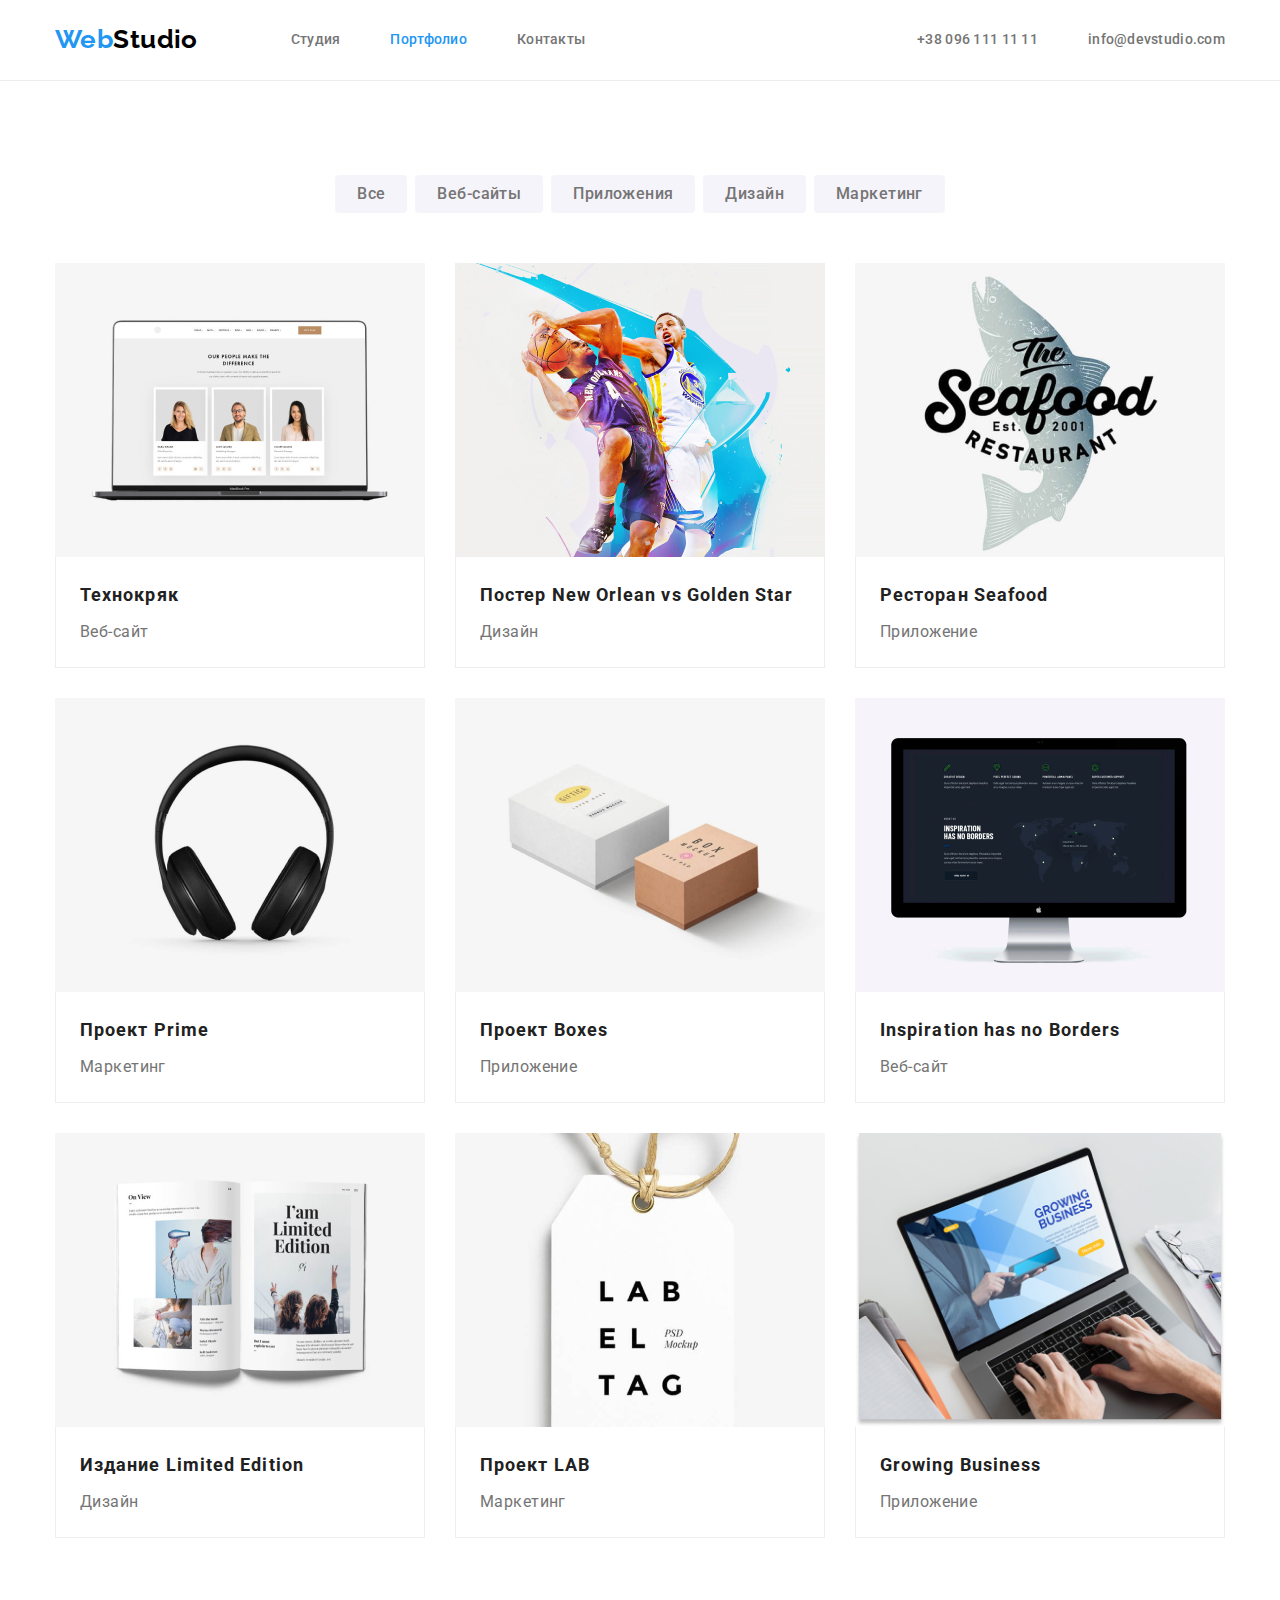
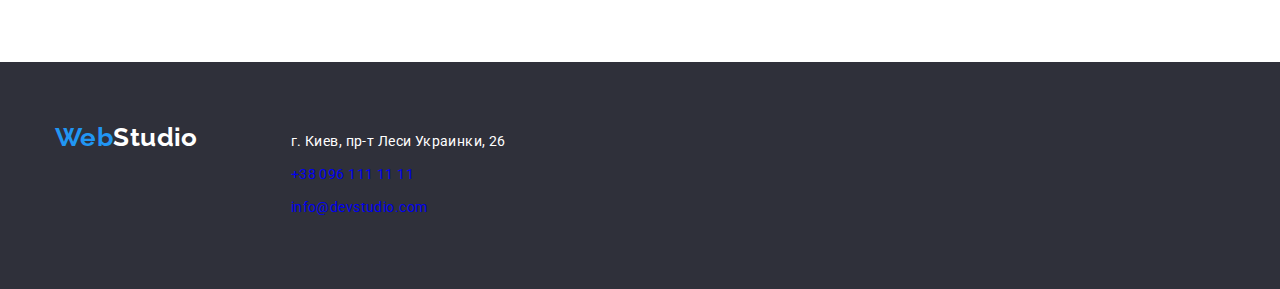
==== portfolio.html @ 1a221051 "готова к сдаче дз" ====
<!DOCTYPE html>
<html lang="ru">
<head>
    <meta charset="UTF-8">
    <meta name="viewport" content="width=device-width, initial-scale=1.0">
    <title>Портфолио</title>
    <link rel="preconnect" href="https://fonts.gstatic.com">
    <link href="https://fonts.googleapis.com/css2?family=Raleway:wght@700&family=Roboto:wght@400;500;700;900&display=swap" rel="stylesheet">
    <link rel="stylesheet" href="https://cdnjs.cloudflare.com/ajax/libs/modern-normalize/1.0.0/modern-normalize.min.css">
    <link rel="stylesheet" href="./css/styles.css">

<body>
        <header>
            <div class="horizontal-flex container">
                <nav class="horizontal-flex">
                    <a class="logo" href="./index.html"><span class='accent'>Web</span>Studio</a>
                    <ul class="horizontal-flex site-nav list">
                        <li><a class="link " href="./index.html">Студия</a></li>
                        <li><a class="link  current" href="./portfolio.html">Портфолио</a></li>
                        <li><a class="link  last-child" href="">Контакты</a></li>
                    </ul>
                </nav>
                <ul class="horizontal-flex header-address list">
                    <li><a class="link" href="tel:+380961111111">+38 096 111 11 11</a></li>
                    <li><a class="link last-child" href="mailto:info@devstudio.com">info@devstudio.com</a></li>
                </ul>
            </div>
        </header>

    <main>
        <section class = 'section our-works'>
            <div class = "container">
                <h1 class="visually-hidden">Наши работы</h1>
                <ul class="horizontal-flex filters-our-works list">
                    <li><a href="" class="link our-works-button">Все</a></li>
                    <li><a href="" class="link our-works-button">Веб-сайты</a></li>
                    <li><a href="" class="link our-works-button">Приложения</a></li>
                    <li><a href="" class="link our-works-button">Дизайн</a></li>
                    <li><a href="" class="link our-works-button last-child">Маркетинг</a></li>
                </ul>
                
                <ul class="list grid-flex">
                    <li class='our-works-card'>
                        <img src="./images/portfolio/img.jpg" width="370" height="294"
                            alt="заглавная страница сайта с тремя фотографиями">
                        <div class="card-box-description">
                            <h2 class="list-title">Технокряк</h2>
                            <p class="list-description">Веб-сайт</p>
                        </div>
                    </li>
                    <li class='our-works-card'>
                        <img src="./images/portfolio/img-1.jpg" width="370" height="294" alt="фото двух волейболистов">
                        <div class="card-box-description">
                            <h2 class="list-title">Постер New Orlean vs Golden Star</h2>
                            <p class="list-description">Дизайн</p>
                        </div>
                    </li>
                    <li class='our-works-card'>
                        <img src="./images/portfolio/img-2.jpg" width="370" height="294" alt="Логотип ресторана ">
                        <div class="card-box-description">
                            <h2 class="list-title">Ресторан Seafood</h2>
                            <p class="list-description">Приложение</p>
                        </div>
                    </li>
                    <li class='our-works-card'>
                        <img src="./images/portfolio/img-3.jpg" width="370" height="294" alt="Фотография наушников">
                        <div class="card-box-description">
                            <h2 class="list-title">Проект Prime</h2>
                            <p class="list-description">Маркетинг</p>
                        </div>
                    </li>
                    <li class='our-works-card'>
                        <img src="./images/portfolio/img-4.jpg" width="370" height="294" alt="Две картонные коробки">
                        <div class="card-box-description">
                            <h2 class="list-title">Проект Boxes</h2>
                            <p class="list-description">Приложение</p>
                        </div>
                    </li>
                    <li class='our-works-card'>
                        <img src="./images/portfolio/img-5.jpg" width="370" height="294" alt="Монитор с изображением карты">
                        <div class="card-box-description">
                            <h2 class="list-title">Inspiration has no Borders</h2>
                            <p class="list-description">Веб-сайт</p>
                        </div>
                    </li>
                    <li class='our-works-card'>
                        <img src="./images/portfolio/img-6.jpg" width="370" height="294" alt="Фотография разворота журнала">
                        <div class="card-box-description">
                            <h2 class="list-title">Издание Limited Edition</h2>
                            <p class="list-description">Дизайн</p>
                        </div>
                    </li>
                    <li class='our-works-card'>
                        <img src="./images/portfolio/img-7.jpg" width="370" height="294" alt="лейбл на шнурке">
                        <div class="card-box-description">
                            <h2 class="list-title">Проект LAB</h2>
                            <p class="list-description">Маркетинг</p>
                        </div>
                    </li>
                    <li class='our-works-card'>
                        <img src="./images/portfolio/img-8.jpg" width="370" height="294" alt="фотография открытого ноутбука">
                        <div class="card-box-description">
                            <h2 class="list-title">Growing Business</h2>
                            <p class="list-description">Приложение</p>
                        </div>
                    </li>
                
                </ul>
            </div>
        </section>
    </main>
    <footer class='footer'>
        <div class="container">
            <a class='logo' href="./index.html"><span class='accent'>Web</span>Studio</a>
            <address class='footer-address'>
                <ul class='list'>
                    <li class='footer-list'>
                        <a class='street link' href='https://goo.gl/maps/ssaZGnjNMrTu6JDE8'>г. Киев, пр-т Леси Украинки, 26</a>
                    </li>
                    <li class='footer-list not-address'>
                        <a class=" link" href="tel:+380961111111">+38 096 111 11 11</a>
                    </li>
                    <li class='footer-list not-address'>
                        <a class="link last-child" href="mailto:info@devstudio.com">info@devstudio.com</a>
                    </li>
        
                </ul>
            </address>
        </div>
    </footer>

</body>
</html>
---- css/styles.css ----
:root {
  --primary-text-color: #757575;
  --title-text-color: #212121;
  --accent-color: #2196f3;
  --logo-color: #000000;
  --alternative-color: #ffffff;
  --adress-footer-color: rgb (255, 255, 255, 0.6);
  --primary-bg-color: #ffffff;
  --accent-bg-color: #f5f4fa;
  --alternative-bg-color: #2f303a;
  --color-shadow: rgba(0, 0, 0, 0.15);
  --color-border-header: #ececec;
  --color-border-cards: #eeeeee;
  --color-overlay-gradient: rgba(47, 48, 58, 0.4);
  --color-social-link: #afb1b8;
  --background-social-link-footer: rgba(255, 255, 255, 0.1);
}
body {
  background-color: var(--primary-bg-color);
  color: var(--primary-text-color);
  font-size: 14px;
  line-height: 1.71;
  font-family: Roboto, sans-serif;
  letter-spacing: 0.03em;
}

.container {
  margin-left: auto;
  margin-right: auto;

  padding-left: 15px;
  padding-right: 15px;
  width: 1200px;
}
.visually-hidden {
  position: absolute;
  clip: rect(0 0 0 0);
  width: 1px;
  height: 1px;
  margin: -1px;
}

.horizontal-flex {
  display: flex;
  align-items: center;
}
.logo {
  display: block;
  color: var(--logo-color);
  font-family: Raleway, cursive;
  font-weight: 700;
  font-size: 26px;
  line-height: 1.19;
  text-decoration: none;
  margin-right: 93px;
}
.accent {
  color: var(--accent-color);
}
/* отключаю стили списков*/
.list {
  padding: 0;
  margin: 0;
  list-style: none;
}

/* ----header---- */
header {
  padding-top: 24px;
  padding-bottom: 25px;
  border-bottom: 1px solid var(--color-border-header);
}
.link {
  text-decoration: none;
  margin-right: 50px;
}
.horizontal-flex.header-address {
  margin-left: auto;
}
.site-nav .link,
.header-address .link {
  font-weight: 500;
  font-size: 14px;
  line-height: 1.14;
  letter-spacing: 0.02em;
  color: var(--primary-text-color);
}
.link:visited {
  color: var(--adress-footer-color);
}
.link:hover,
.link:focus,
.site-nav .link.current {
  color: var(--accent-color);
}
.email-telephone-link {
  display: inline-flex;
  align-items: center;
}
.email-telephone-link:focus,
.email-telephone-link:hover {
  fill: var(--accent-color);
}

.email-telephone-link-icon {
  fill: inherit;
}

.email-telephone {
  margin-left: 10px;
}
/* ----end header---- */

/*------hero----------*/

.hero {
  background-color: var(--alternative-bg-color);
  text-align: center;
  margin-left: auto;
  margin-right: auto;
  padding-top: 200px;
  padding-bottom: 200px;
  max-width: 1600px;
  height: 600px;
  margin-left: auto;
  margin-right: auto;
  background-image: linear-gradient(
      to right,
      var(--color-overlay-gradient),
      var(--color-overlay-gradient)
    ),
    url('../images/hero-min.jpg');
  background-size: cover;
  background-repeat: no-repeat;
}

.hero-h1 {
  margin-left: auto;
  margin-right: auto;
  color: var(--alternative-color);
  width: 700px;
  font-family: Roboto;
  font-weight: 900;
  font-size: 44px;
  line-height: 1.36;

  letter-spacing: 0.06em;
  text-transform: uppercase;
  margin-top: 0px;
  margin-bottom: 30px;
}
.button-hero {
  background-color: var(--accent-color);
  color: var(--alternative-color);
  border: none;
  border-radius: 4px;
  box-shadow: 0px 4px 4px var(--color-shadow);
  padding: 10px 32px;
  font-weight: 700;
  font-size: 16px;
  line-height: 1.87;
  display: flex;
  align-items: center;
  text-align: center;
  letter-spacing: 0.06em;
  margin-left: auto;
  margin-right: auto;
  /*margin-bottom: 200px;*/
}

/*------end hero------*/

/*------section-------*/
img {
  display: block;
}
.section {
  background-color: var(--primary-bg-color);
  padding-top: 94px;
  /*--padding-bottom: 94px;--*/
}
.section-h2 {
  color: var(--title-text-color);

  font-weight: 700;
  font-size: 36px;
  line-height: 1.17;
  text-align: center;

  margin-top: 0;
  margin-bottom: 50px;
}

/*------end section---*/

/*---features-list----*/

.features-list-h3 {
  color: var(--title-text-color);

  font-weight: 700;
  font-size: 14px;
  line-height: 1.14;
  text-transform: uppercase;
  margin-top: 30px;
  margin-bottom: 10px;
}

.features-item {
  display: block;
  width: 270px;
  margin-right: 30px;
}
.features-item:last-child {
  margin-right: 0;
}
.features-item-link {
  display: flex;
  justify-content: center;
  align-items: center;
  width: 270px;
  height: 120px;
  background-color: var(--accent-bg-color);
}
.features-item-link-icon {
  width: 70px;
  height: 70px;
}

.features > p {
  display: inline-block;
  margin-top: 0;
  margin-bottom: 0px;
}
/*--end features-list-*/

/*-----actions----*/
.actions {
  padding-bottom: 94px;
}

.actions .list li:not(:last-child) {
  margin-right: 30px;
}
/*-----end actions----*/

/*--------teams-------*/
.teams {
  padding-bottom: 94px;
  background-color: var(--accent-bg-color);
}
.teams-list {
  display: flex;
}

.teams-card {
  background: var(--primary-bg-color);

  box-shadow: 0px 1px 3px rgba(0, 0, 0, 0.12), 0px 1px 1px rgba(0, 0, 0, 0.14),
    0px 2px 1px rgba(0, 0, 0, 0.2);
  border-radius: 0px 0px 4px 4px;
}
.teams-card:not(:last-child) {
  margin-right: 30px;
}
.card-name {
  color: var(--title-text-color);

  font-weight: 500;
  font-size: 16px;
  line-height: 1.19;
  text-align: center;
  margin-top: 0;
  margin-bottom: 10px;
}

.card-label {
  width: 270px;
  padding-top: 30px;
  padding-bottom: 30px;
  padding-right: 32px;
  padding-left: 32px;

  text-align: center;
}
.card-label p {
  margin: 0;
  margin-bottom: 16px;
}
.social-list {
  display: flex;
  justify-content: space-between;
}
.social-list-item {
  margin-right: 10px;
}
.social-list-item-link {
  display: flex;
  justify-content: center;
  align-items: center;
  width: 44px;
  height: 44px;
  border-radius: 50%;
  background-color: inherit;
  fill: var(--color-social-link);
}
.social-list-item-link:hover,
.social-list-item-link:focus {
  background-color: var(--accent-color);
  fill: var(--alternative-color);
}
.social-list-item-link-icon {
  width: 20px;
  height: 20px;
  fill: inherit;
}

/*------end teams-----*/

/*-----customers------*/
.customers {
  padding-bottom: 94px;
}
.customers-list {
  display: flex;
}
.customers-item {
  display: flex;
  width: 170px;
  height: 90px;
}
.customers-item:not(:last-child) {
  margin-right: 30px;
}
.customers-item-link {
  display: flex;
  justify-content: center;
  align-items: center;
  width: inherit;
  height: inherit;
  border: 1px solid var(--color-social-link);
  box-sizing: border-box;
  border-radius: 4px;
  fill: var(--color-social-link);
}
.customers-item-link:hover,
.customers-item-link:focus {
  fill: var(--accent-color);
  border-color: var(--accent-color);
}
.customers-item-link-logo {
  fill: inherit;
}
/*-----end customers------*/

/*------footer--------*/
.footer {
  display: block;
  margin-left: auto;
  margin-right: auto;
  background-color: var(--alternative-bg-color);

  padding-top: 60px;
  padding-bottom: 60px;
}

.footer .logo {
  color: var(--alternative-color);
  margin-bottom: 20px;
}

.footer-list.not-address {
  color: var(--adress-footer-color);
  font-style: normal;
  font-weight: 400;
}
.no-color {
  color: var(--adress-footer-color);
}

.street.link {
  color: var(--alternative-color);
  font-style: normal;
  margin-right: 0;
}
.footer-list {
  margin-bottom: 9px;
}
.footer-address {
  padding-right: 70px;
  width: 302px;
}
.footer > .container {
  display: flex;
  align-items: baseline;
}
.join-watchword {
  display: block;
  margin-bottom: 20px;
  font-weight: 700;
  font-size: 14px;
  line-height: 1.14;
  text-transform: uppercase;
  color: var(--alternative-color);
}
.social-list-item-link-footer {
  display: flex;
  justify-content: center;
  align-items: center;
  width: 44px;
  height: 44px;
  border-radius: 50%;
  background-color: var(--background-social-link-footer);
  fill: var(--alternative-color);
}
.social-list-item-link-footer:hover,
.social-list-item-link-footer:focus {
  background-color: var(--accent-color);
}

/*------ end footer--------*/

/*------styles for portfolio-------------*/
.our-works {
  margin-bottom: 94px;
}

.filters-our-works {
  margin-bottom: 34px;
  padding-bottom: 16px;
  justify-content: center;
}
.our-works-button {
  cursor: pointer;
  display: inline-block;
  background-color: var(--accent-bg-color);
  color: var(--title-text-color);
  border: none;
  border-radius: 4px;
  padding-top: 6px;
  padding-bottom: 6px;
  padding-left: 22px;
  padding-right: 22px;
  font-family: Roboto, sans-serif;
  font-weight: 500;
  font-size: 16px;
  line-height: 1.62;

  text-align: center;
}
.our-works-button {
  margin-right: 8px;
}

.our-works-button:hover,
.our-works-button:focus {
  background-color: var(--accent-color);
  color: var(--alternative-color);
  box-shadow: 0px 3px 1px rgba(0, 0, 0, 0.1), 0px 1px 2px rgba(0, 0, 0, 0.08),
    0px 2px 2px rgba(0, 0, 0, 0.12);
}

.grid-flex {
  display: flex;
  flex-wrap: wrap;
}
.our-works-card:hover,
.our-works-card:focus {
  background: var(--primary-bg-color);

  box-sizing: border-box;
  box-shadow: 0px 1px 1px rgba(0, 0, 0, 0.12), 0px 4px 4px rgba(0, 0, 0, 0.06),
    1px 4px 6px rgba(0, 0, 0, 0.16);
}
.card-box-description {
  padding-top: 20px;
  padding-bottom: 20px;
  padding-left: 24px;
  padding-right: 24px;
  border-right: 1px solid var(--color-border-cards);
  border-left: 1px solid var(--color-border-cards);
  border-bottom: 1px solid var(--color-border-cards);
}

.list-title {
  color: var(--title-text-color);
  margin-top: 0;
  margin-bottom: 0;

  font-size: 18px;
  line-height: 2;
  letter-spacing: 0.06em;
}
.list-description {
  margin-top: 0;
  margin-bottom: 0;
  padding-top: 4px;
  font-size: 16px;
  line-height: 1.875;
}
.grid-flex li {
  margin-right: 30px;
  margin-bottom: 30px;
}
.grid-flex li:nth-child(3n) {
  margin-right: 0;
}
.grid-flex li:nth-last-child(3-n) {
  margin-bottom: 0;
}

.last-child {
  margin-right: 0;
}
/*------end styles for portfolio-------------*/
/* цвет текста #757575
    цвет заголовков #212121
    синий цвет выделенных заголовков
        лого, кнопок #2196F3
    цвет лого #000000
    цвет белого текста и белого фона #FFFFFF
    цвет серого фона для кнопок и сектора #F5F4FA
    цвет фона футтера #2F303A
    цвет адреса в футере #FFFFFF 60%
    */ ;
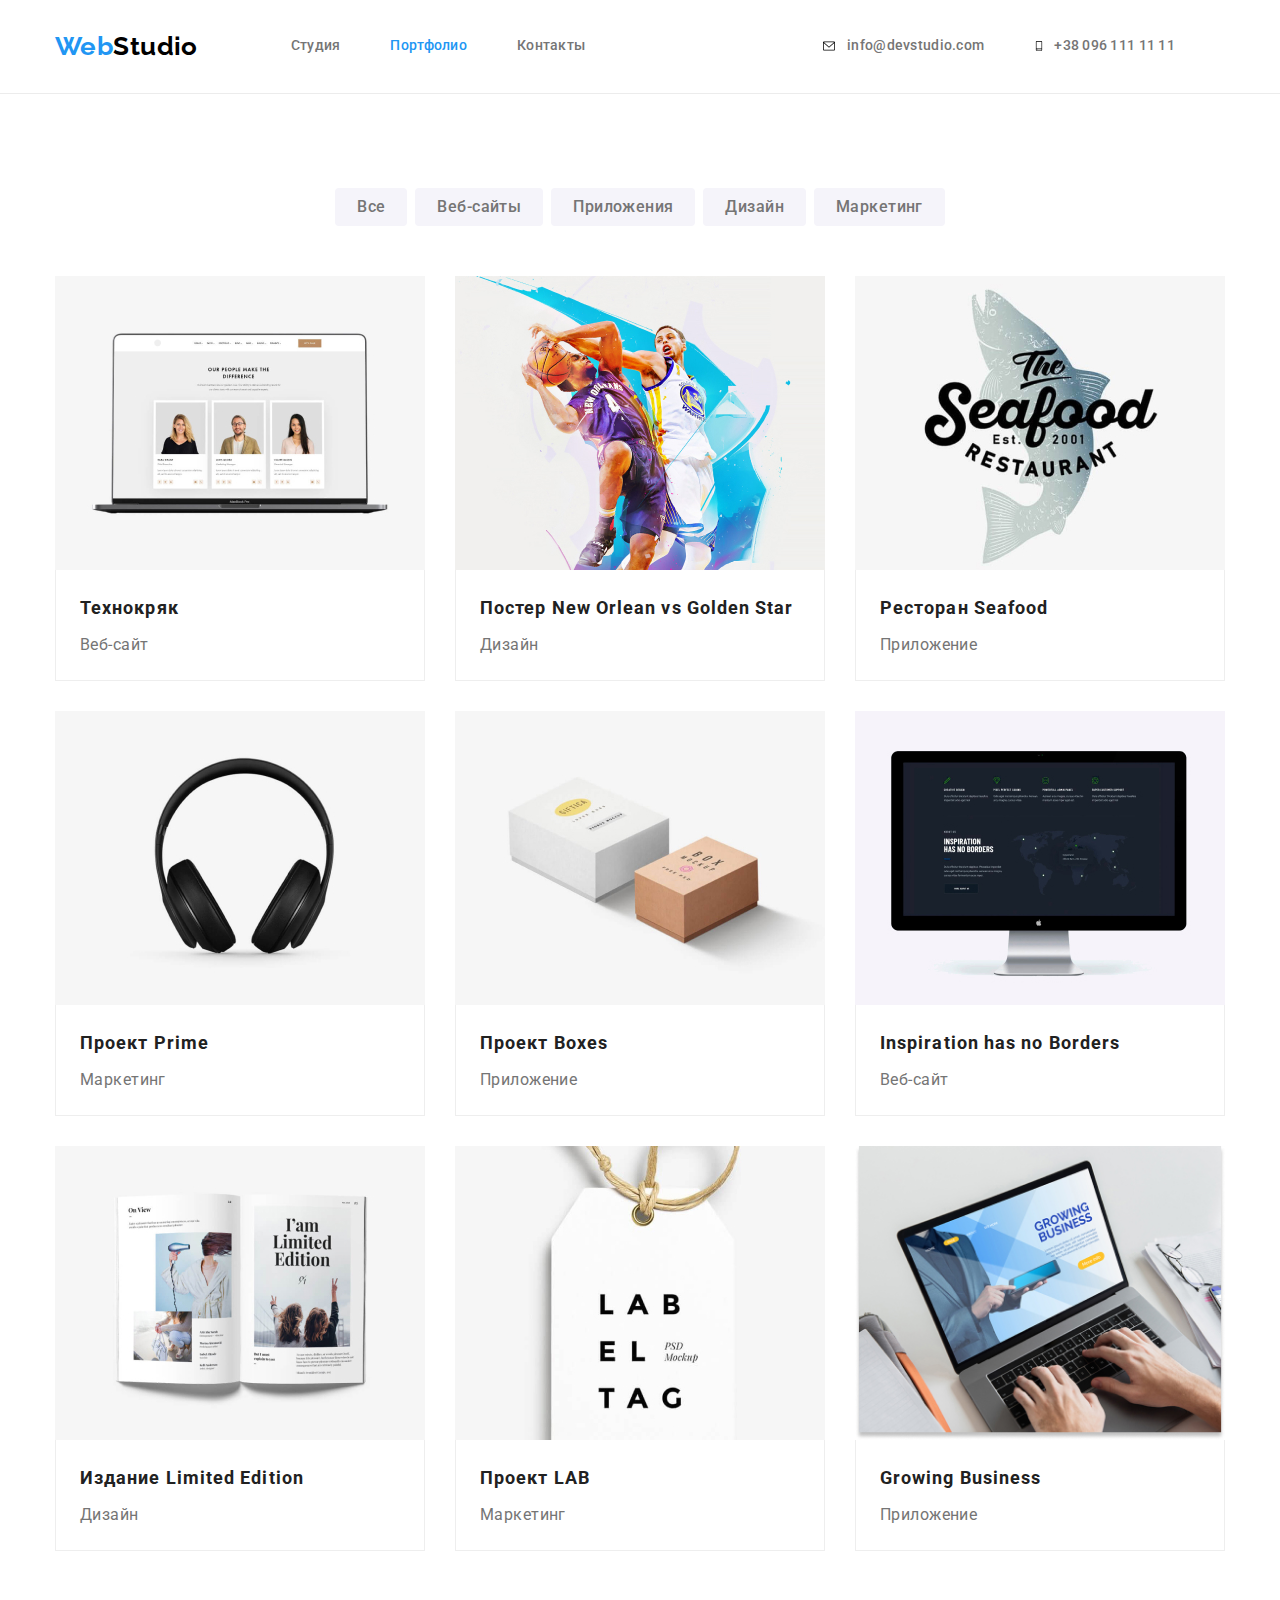
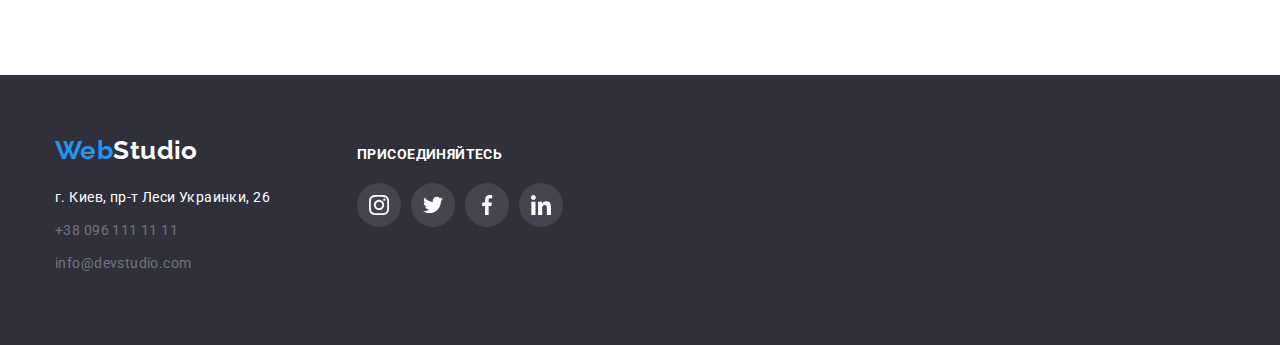
==== commit 12f9242e: "забыла изменить хедер и футер в портфолио" ====
--- a/portfolio.html
+++ b/portfolio.html
@@ -21,8 +21,22 @@
                     </ul>
                 </nav>
                 <ul class="horizontal-flex header-address list">
-                    <li><a class="link" href="tel:+380961111111">+38 096 111 11 11</a></li>
-                    <li><a class="link last-child" href="mailto:info@devstudio.com">info@devstudio.com</a></li>
+                    <li>
+                        <a class="link email-telephone-link" href="mailto:info@devstudio.com">
+                            <svg class="email-telephone-link-icon" width="16" height="12">
+                                <use href="./images/sprite.svg#envelope"></use>
+                            </svg>
+                            <p class="email-telephone">info@devstudio.com </p>
+                        </a>
+                    </li>
+                    <li>
+                        <a class="email-telephone-link link" href="tel:+380961111111">
+                            <svg class="email-telephone-link-icon" width="10" height="16">
+                                <use href="./images/sprite.svg#smartphone"></use>
+                            </svg>
+                            <p class="email-telephone">+38 096 111 11 11</p>
+                        </a>
+                    </li>
                 </ul>
             </div>
         </header>
@@ -109,25 +123,62 @@
             </div>
         </section>
     </main>
-    <footer class='footer'>
-        <div class="container">
-            <a class='logo' href="./index.html"><span class='accent'>Web</span>Studio</a>
-            <address class='footer-address'>
+<footer class='footer'>
+    <div class="container">
+        <div class='footer-address'>
+            <a class='logo' href="./index.html" lang="en"><span class='accent'>Web</span>Studio</a>
+            <address class='footer-only-address'>
                 <ul class='list'>
                     <li class='footer-list'>
-                        <a class='street link' href='https://goo.gl/maps/ssaZGnjNMrTu6JDE8'>г. Киев, пр-т Леси Украинки, 26</a>
+                        <a class='street link' href='https://goo.gl/maps/ssaZGnjNMrTu6JDE8'>г. Киев, пр-т Леси Украинки,
+                            26</a>
                     </li>
                     <li class='footer-list not-address'>
-                        <a class=" link" href="tel:+380961111111">+38 096 111 11 11</a>
+                        <a class=" link no-color" href="tel:+380961111111">+38 096 111 11 11</a>
                     </li>
                     <li class='footer-list not-address'>
-                        <a class="link last-child" href="mailto:info@devstudio.com">info@devstudio.com</a>
+                        <a class="link no-color last-child" href="mailto:info@devstudio.com">info@devstudio.com</a>
                     </li>
-        
+
                 </ul>
             </address>
         </div>
-    </footer>
+        <div class='footer-join'>
+            <b class='join-watchword'>Присоединяйтесь</b>
+
+            <ul class='social-list list'>
+                <li class='social-list-item'>
+                    <a href="#" class="social-list-item-link-footer">
+                        <svg class="social-list-item-link-icon">
+                            <use href="./images/sprite.svg#instagram"></use>
+                        </svg>
+                    </a>
+                </li>
+                <li class='social-list-item'>
+                    <a href="#" class="social-list-item-link-footer">
+                        <svg class="social-list-item-link-icon">
+                            <use href="./images/sprite.svg#twitter"></use>
+                        </svg>
+                    </a>
+                </li>
+                <li class='social-list-item'>
+                    <a href="#" class="social-list-item-link-footer">
+                        <svg class="social-list-item-link-icon">
+                            <use href="./images/sprite.svg#facebook"></use>
+                        </svg>
+                    </a>
+                </li>
+                <li class='social-list-item'>
+                    <a href="#" class="social-list-item-link-footer">
+                        <svg class="social-list-item-link-icon">
+                            <use href="./images/sprite.svg#linkedin"></use>
+                        </svg>
+                    </a>
+                </li>
+            </ul>
+        </div>
+    </div>
+</footer>
 
 </body>
 </html>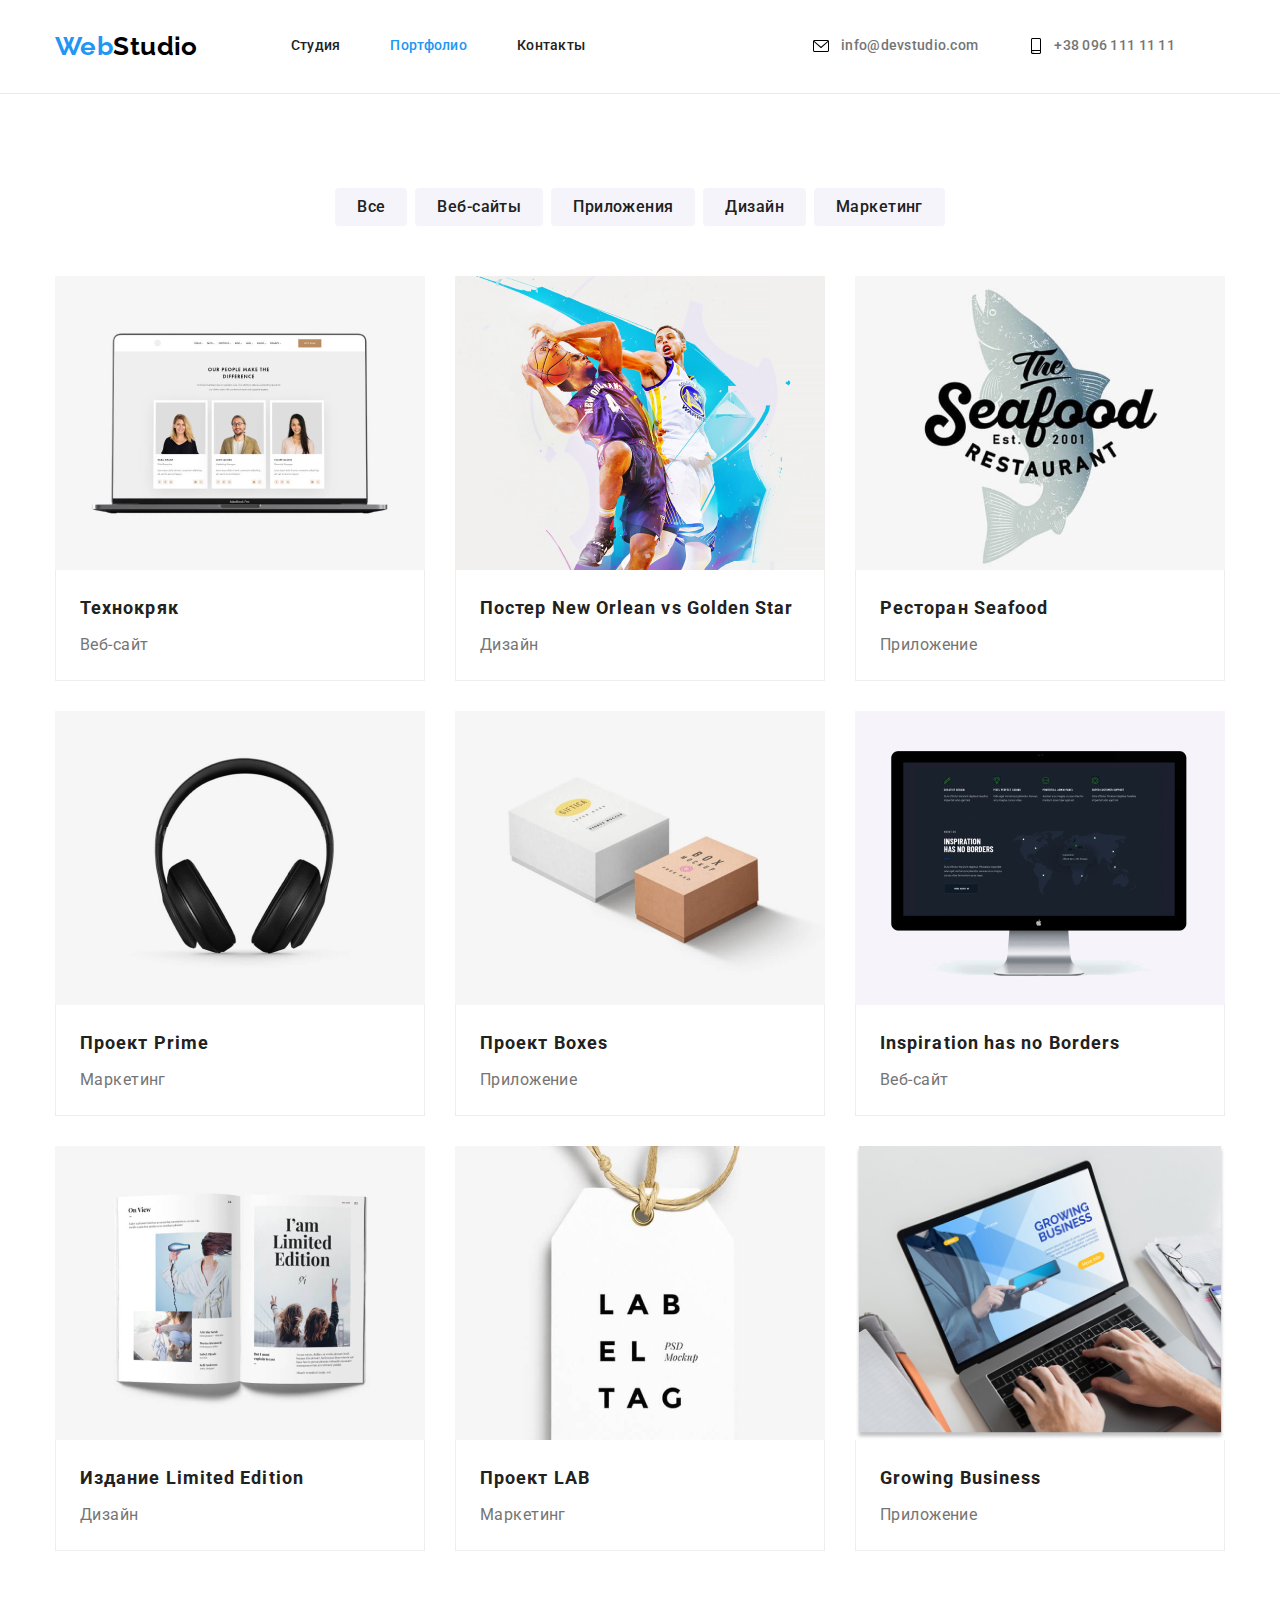
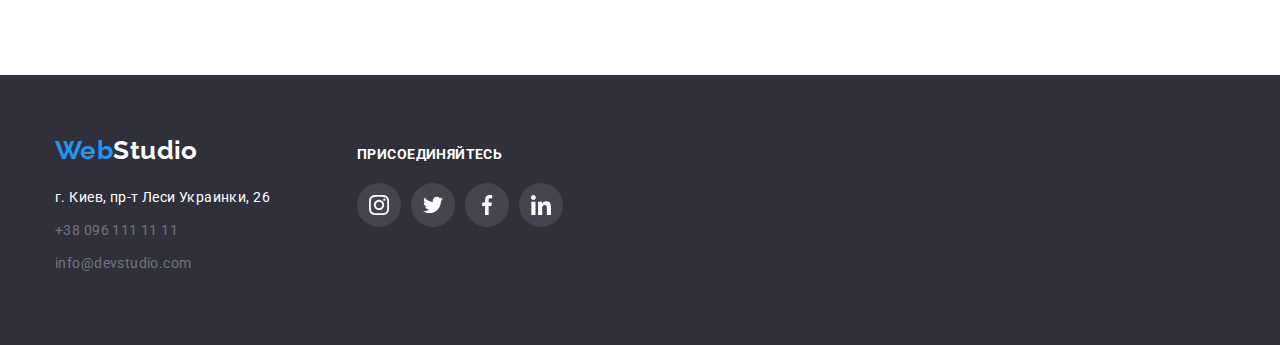
==== commit 3af18ef1: "виправила колір в шапці і збільшила  дурні іконкі" ====
--- a/portfolio.html
+++ b/portfolio.html
@@ -23,7 +23,7 @@
                 <ul class="horizontal-flex header-address list">
                     <li>
                         <a class="link email-telephone-link" href="mailto:info@devstudio.com">
-                            <svg class="email-telephone-link-icon" width="16" height="12">
+                            <svg class="email-telephone-link-icon" width="20" height="16">
                                 <use href="./images/sprite.svg#envelope"></use>
                             </svg>
                             <p class="email-telephone">info@devstudio.com </p>
@@ -31,7 +31,7 @@
                     </li>
                     <li>
                         <a class="email-telephone-link link" href="tel:+380961111111">
-                            <svg class="email-telephone-link-icon" width="10" height="16">
+                            <svg class="email-telephone-link-icon" width="16" height="20">
                                 <use href="./images/sprite.svg#smartphone"></use>
                             </svg>
                             <p class="email-telephone">+38 096 111 11 11</p>
--- a/css/styles.css
+++ b/css/styles.css
@@ -77,16 +77,24 @@
 .horizontal-flex.header-address {
   margin-left: auto;
 }
-.site-nav .link,
-.header-address .link {
+.site-nav .link {
   font-weight: 500;
   font-size: 14px;
   line-height: 1.14;
   letter-spacing: 0.02em;
-  color: var(--primary-text-color);
-}
-.link:visited {
-  color: var(--adress-footer-color);
+  color: var(--title-text-color);
+}
+.site-nav-link,
+.site-nav-link:visited {
+  color: var(--title-text-color);
+}
+
+.email-telephone {
+  font-weight: 500;
+  font-size: 14px;
+  line-height: 1.14;
+  letter-spacing: 0.02em;
+  color: inherit;
 }
 .link:hover,
 .link:focus,
@@ -96,9 +104,12 @@
 .email-telephone-link {
   display: inline-flex;
   align-items: center;
+  color: var(--primary-text-color);
+  fill: var(--primary-text -color);
 }
 .email-telephone-link:focus,
 .email-telephone-link:hover {
+  color: var(--accent-color);
   fill: var(--accent-color);
 }
 
@@ -108,6 +119,11 @@
 
 .email-telephone {
   margin-left: 10px;
+}
+
+.email-icon {
+  width: 20px;
+  height: 16px;
 }
 /* ----end header---- */
 
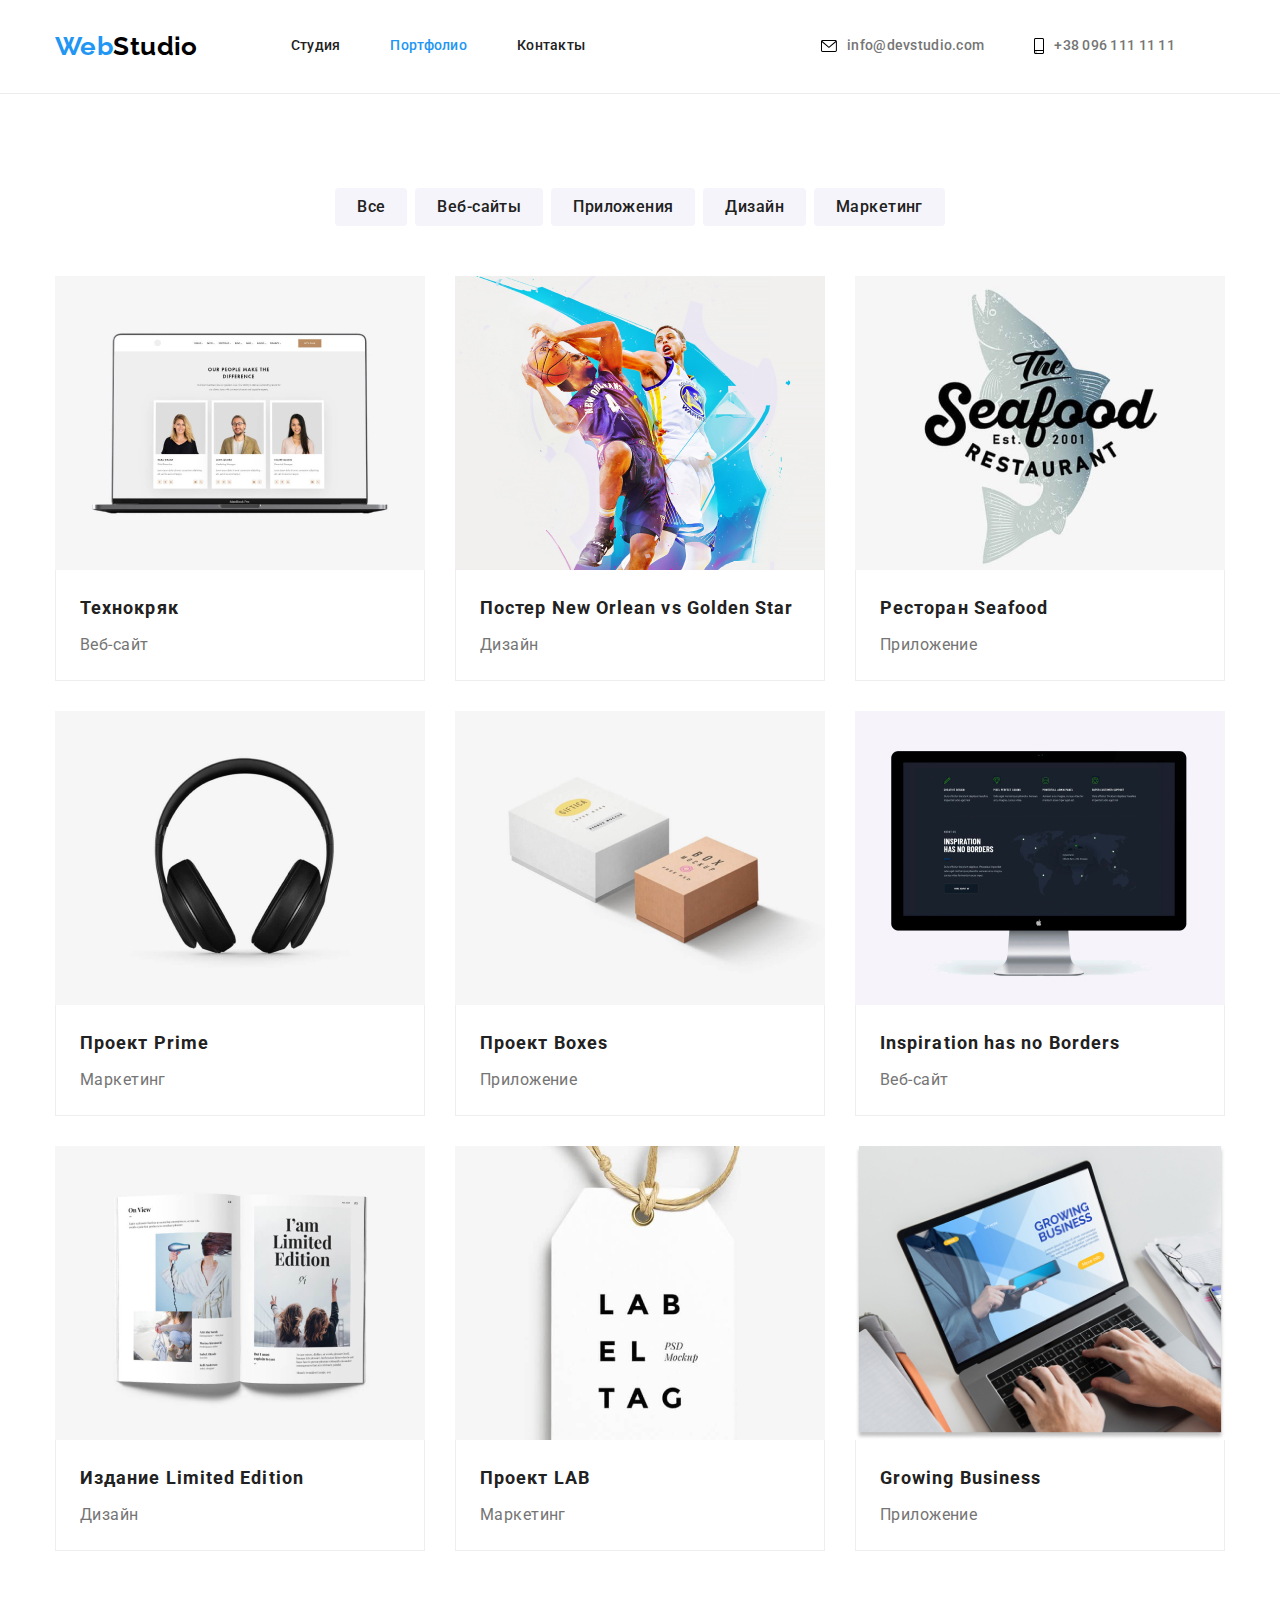
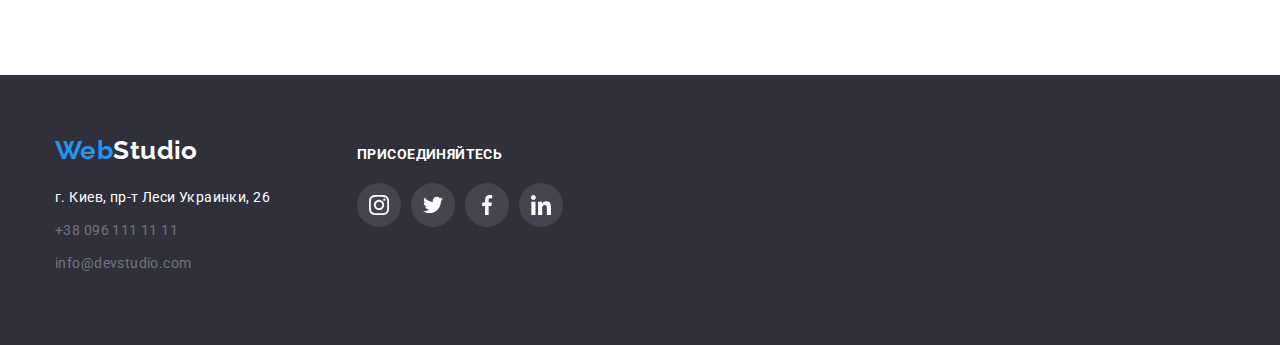
==== commit d1b980e1: "поборала кляті іконки" ====
--- a/portfolio.html
+++ b/portfolio.html
@@ -23,7 +23,7 @@
                 <ul class="horizontal-flex header-address list">
                     <li>
                         <a class="link email-telephone-link" href="mailto:info@devstudio.com">
-                            <svg class="email-telephone-link-icon" width="20" height="16">
+                            <svg class="email-telephone-link-icon" width="16" height="12">
                                 <use href="./images/sprite.svg#envelope"></use>
                             </svg>
                             <p class="email-telephone">info@devstudio.com </p>
@@ -31,7 +31,7 @@
                     </li>
                     <li>
                         <a class="email-telephone-link link" href="tel:+380961111111">
-                            <svg class="email-telephone-link-icon" width="16" height="20">
+                            <svg class="email-telephone-link-icon" width="10" height="26">
                                 <use href="./images/sprite.svg#smartphone"></use>
                             </svg>
                             <p class="email-telephone">+38 096 111 11 11</p>
@@ -55,68 +55,85 @@
                 
                 <ul class="list grid-flex">
                     <li class='our-works-card'>
-                        <img src="./images/portfolio/img.jpg" width="370" height="294"
-                            alt="заглавная страница сайта с тремя фотографиями">
-                        <div class="card-box-description">
-                            <h2 class="list-title">Технокряк</h2>
-                            <p class="list-description">Веб-сайт</p>
-                        </div>
-                    </li>
-                    <li class='our-works-card'>
-                        <img src="./images/portfolio/img-1.jpg" width="370" height="294" alt="фото двух волейболистов">
-                        <div class="card-box-description">
-                            <h2 class="list-title">Постер New Orlean vs Golden Star</h2>
-                            <p class="list-description">Дизайн</p>
-                        </div>
-                    </li>
-                    <li class='our-works-card'>
-                        <img src="./images/portfolio/img-2.jpg" width="370" height="294" alt="Логотип ресторана ">
-                        <div class="card-box-description">
-                            <h2 class="list-title">Ресторан Seafood</h2>
-                            <p class="list-description">Приложение</p>
-                        </div>
-                    </li>
-                    <li class='our-works-card'>
-                        <img src="./images/portfolio/img-3.jpg" width="370" height="294" alt="Фотография наушников">
-                        <div class="card-box-description">
-                            <h2 class="list-title">Проект Prime</h2>
-                            <p class="list-description">Маркетинг</p>
-                        </div>
-                    </li>
-                    <li class='our-works-card'>
-                        <img src="./images/portfolio/img-4.jpg" width="370" height="294" alt="Две картонные коробки">
-                        <div class="card-box-description">
-                            <h2 class="list-title">Проект Boxes</h2>
-                            <p class="list-description">Приложение</p>
-                        </div>
-                    </li>
-                    <li class='our-works-card'>
-                        <img src="./images/portfolio/img-5.jpg" width="370" height="294" alt="Монитор с изображением карты">
-                        <div class="card-box-description">
-                            <h2 class="list-title">Inspiration has no Borders</h2>
-                            <p class="list-description">Веб-сайт</p>
-                        </div>
-                    </li>
-                    <li class='our-works-card'>
-                        <img src="./images/portfolio/img-6.jpg" width="370" height="294" alt="Фотография разворота журнала">
-                        <div class="card-box-description">
-                            <h2 class="list-title">Издание Limited Edition</h2>
-                            <p class="list-description">Дизайн</p>
-                        </div>
-                    </li>
-                    <li class='our-works-card'>
-                        <img src="./images/portfolio/img-7.jpg" width="370" height="294" alt="лейбл на шнурке">
-                        <div class="card-box-description">
-                            <h2 class="list-title">Проект LAB</h2>
-                            <p class="list-description">Маркетинг</p>
-                        </div>
-                    </li>
-                    <li class='our-works-card'>
-                        <img src="./images/portfolio/img-8.jpg" width="370" height="294" alt="фотография открытого ноутбука">
-                        <div class="card-box-description">
-                            <h2 class="list-title">Growing Business</h2>
-                            <p class="list-description">Приложение</p>
-                        </div>
+                        <a href="#" class="our-works-card-link">
+                            <img src="./images/portfolio/img.jpg" width="370" height="294" alt="заглавная страница сайта с тремя фотографиями">
+                            <div class="card-box-description">
+                                <h2 class="list-title">Технокряк</h2>
+                                <p class="list-description">Веб-сайт</p>
+                            </div>
+                        </a>
+                    </li>
+                    <li class='our-works-card'>
+                        <a href="#" class="our-works-card-link">
+                            <img src="./images/portfolio/img-1.jpg" width="370" height="294" alt="фото двух волейболистов">
+                            <div class="card-box-description">
+                                <h2 class="list-title">Постер New Orlean vs Golden Star</h2>
+                                <p class="list-description">Дизайн</p>
+                            </div>
+                        </a>
+                    </li>
+                    <li class='our-works-card'>
+                        <a href="#" class="our-works-card-link">
+                            <img src="./images/portfolio/img-2.jpg" width="370" height="294" alt="Логотип ресторана ">
+                            <div class="card-box-description">
+                                <h2 class="list-title">Ресторан Seafood</h2>
+                                <p class="list-description">Приложение</p>
+                            </div>
+                        </a>
+                    </li>
+                    <li class='our-works-card'>
+                        <a href="#" class="our-works-card-link">
+                            <img src="./images/portfolio/img-3.jpg" width="370" height="294" alt="Фотография наушников">
+                            <div class="card-box-description">
+                                <h2 class="list-title">Проект Prime</h2>
+                                <p class="list-description">Маркетинг</p>
+                            </div>
+                        </a>
+                    </li>
+                    <li class='our-works-card'>
+                        <a href="#" class="our-works-card-link">
+                            <img src="./images/portfolio/img-4.jpg" width="370" height="294" alt="Две картонные коробки">
+                            <div class="card-box-description">
+                                <h2 class="list-title">Проект Boxes</h2>
+                                <p class="list-description">Приложение</p>
+                            </div>
+                        </a>
+                    </li>
+                    <li class='our-works-card'>
+                        <a href="#" class="our-works-card-link">
+                            <img src="./images/portfolio/img-5.jpg" width="370" height="294" alt="Монитор с изображением карты">
+                            <div class="card-box-description">
+                                <h2 class="list-title">Inspiration has no Borders</h2>
+                                <p class="list-description">Веб-сайт</p>
+                            </div>
+                        </a>
+                    </li>
+                    <li class='our-works-card'>
+                        <a href="#" class="our-works-card-link">
+                            <img src="./images/portfolio/img-6.jpg" width="370" height="294" alt="Фотография разворота журнала">
+                            <div class="card-box-description">
+                                <h2 class="list-title">Издание Limited Edition</h2>
+                                <p class="list-description">Дизайн</p>
+                            </div>
+                        </a>
+                    </li>
+                    <li class='our-works-card'>
+                        <a href="#" class="our-works-card-link">
+                            <img src="./images/portfolio/img-7.jpg" width="370" height="294" alt="лейбл на шнурке">
+                            <div class="card-box-description">
+                                <h2 class="list-title">Проект LAB</h2>
+                                <p class="list-description">Маркетинг</p>
+                            </div>
+                        </a>
+                    </li>
+                    <li class='our-works-card'>
+                        <a href="#" class="our-works-card-link">
+                            <img src="./images/portfolio/img-8.jpg" width="370" height="294" alt="фотография открытого ноутбука">
+                            <div class="card-box-description">
+                                <h2 class="list-title">Growing Business</h2>
+                                <p class="list-description">Приложение</p>
+                            </div>
+                        </a>
                     </li>
                 
                 </ul>
--- a/css/styles.css
+++ b/css/styles.css
@@ -121,10 +121,6 @@
   margin-left: 10px;
 }
 
-.email-icon {
-  width: 20px;
-  height: 16px;
-}
 /* ----end header---- */
 
 /*------hero----------*/
@@ -479,6 +475,10 @@
 .grid-flex {
   display: flex;
   flex-wrap: wrap;
+}
+.our-works-card-link {
+  text-decoration: none;
+  color: inherit;
 }
 .our-works-card:hover,
 .our-works-card:focus {
